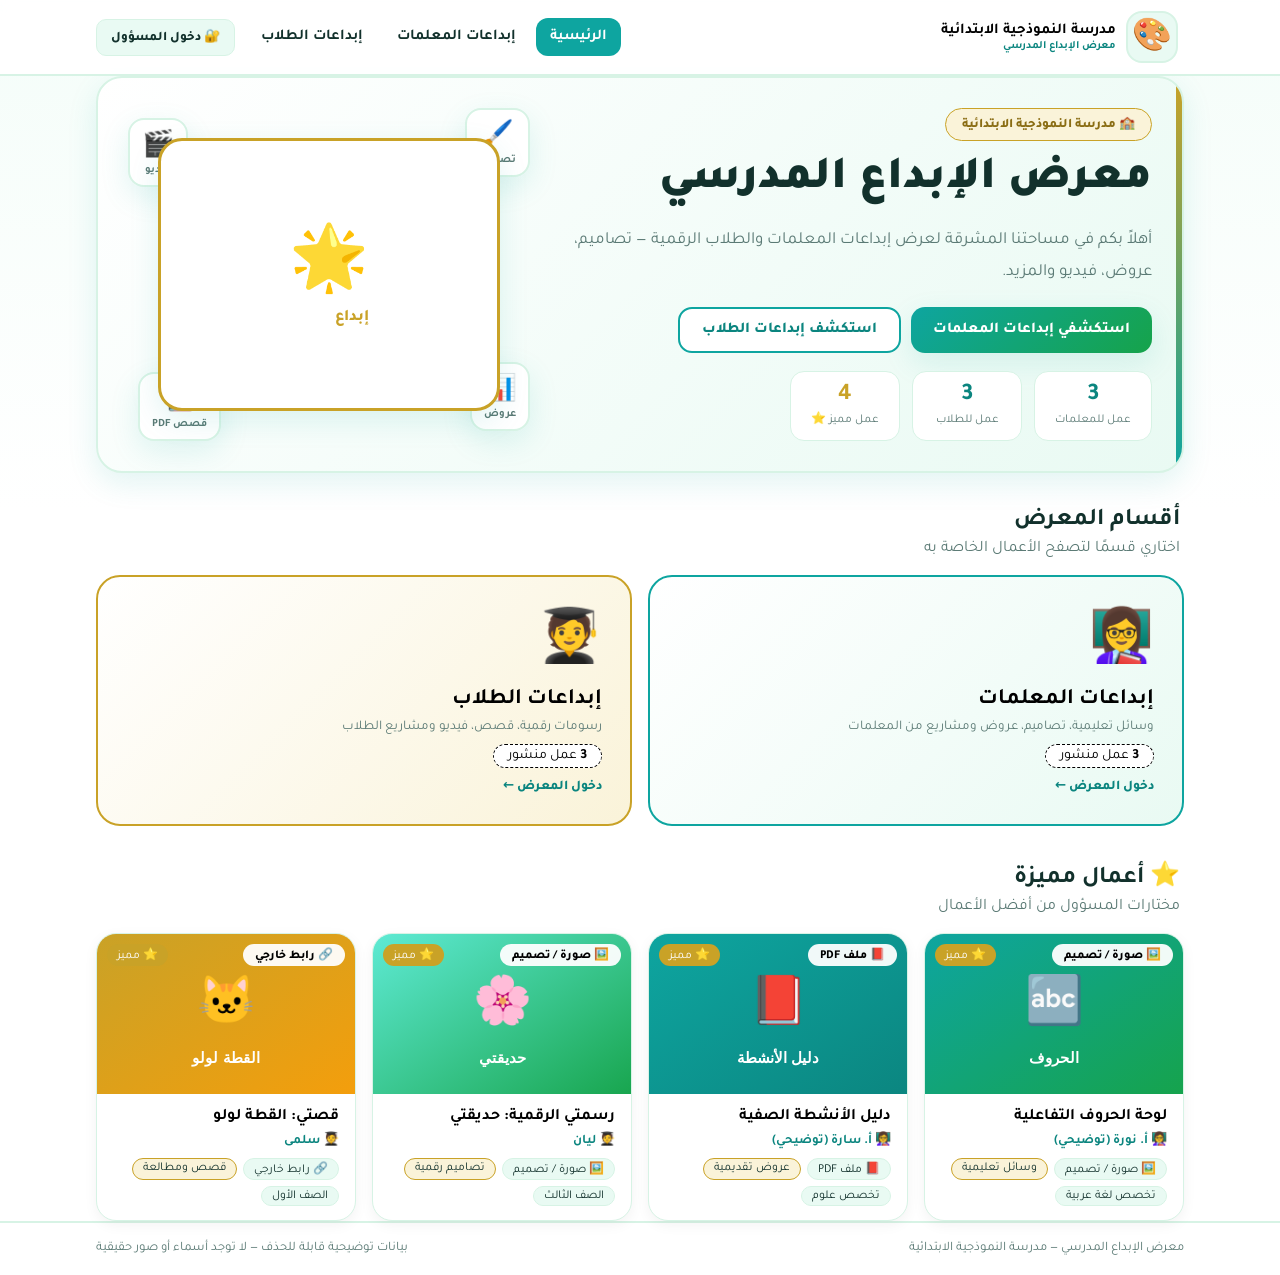
==== index.html @ 35d4196b "معرض الإبداع المدرسي: نسخة النشر الأولى" ====
<!DOCTYPE html>
<html lang="ar" dir="rtl">
<head>
<meta charset="UTF-8">
<meta name="viewport" content="width=device-width, initial-scale=1.0">
<title>معرض الإبداع المدرسي</title>
<link rel="preconnect" href="https://fonts.googleapis.com">
<link rel="preconnect" href="https://fonts.gstatic.com" crossorigin>
<link href="https://fonts.googleapis.com/css2?family=Tajawal:wght@400;500;700;800;900&display=swap" rel="stylesheet">
<link rel="stylesheet" href="assets/style.css">
<link rel="icon" href="data:image/svg+xml,<svg xmlns='http://www.w3.org/2000/svg' viewBox='0 0 100 100'><text y='.9em' font-size='90'>🎨</text></svg>">
</head>
<body>
<div id="toastWrap" class="toast-wrap" aria-live="polite"></div>

<header class="topbar">
  <div class="container topbar-inner">
    <button class="brand" data-nav="home" aria-label="الرئيسية">
      <span class="brand-logo" id="brandLogo">🎨</span>
      <span class="brand-text">
        <strong id="brandSchool">مدرسة النموذجية الابتدائية</strong>
        <small id="brandGallery">معرض الإبداع المدرسي</small>
      </span>
    </button>
    <nav class="topnav">
      <button data-nav="home" class="nav-link active">الرئيسية</button>
      <button data-nav="teachers" class="nav-link">إبداعات المعلمات</button>
      <button data-nav="students" class="nav-link">إبداعات الطلاب</button>
    </nav>
    <button id="adminEntryBtn" class="btn btn-ghost btn-sm" data-nav="admin">🔐 دخول المسؤول</button>
    <button id="menuBtn" class="icon-btn only-mobile" aria-label="القائمة">☰</button>
  </div>
  <div id="mobileNav" class="mobile-nav hidden">
    <button data-nav="home">الرئيسية</button>
    <button data-nav="teachers">إبداعات المعلمات</button>
    <button data-nav="students">إبداعات الطلاب</button>
    <button data-nav="admin">🔐 دخول المسؤول</button>
  </div>
</header>

<main id="app" class="container">
  <!-- HOME -->
  <section id="view-home" class="view">
    <div class="hero">
      <div class="hero-text">
        <div class="hero-badge" id="heroSchool">🏫 مدرسة النموذجية الابتدائية</div>
        <h1 id="heroTitle">معرض الإبداع المدرسي</h1>
        <p id="heroWelcome">أهلاً بكم في مساحتنا المشرقة لعرض إبداعات المعلمات والطلاب الرقمية — تصاميم، عروض، فيديو والمزيد.</p>
        <div class="hero-actions">
          <button class="btn btn-primary" data-nav="teachers">استكشفي إبداعات المعلمات</button>
          <button class="btn btn-secondary" data-nav="students">استكشف إبداعات الطلاب</button>
        </div>
        <div class="hero-stats">
          <div class="stat"><strong id="statTeachers">0</strong><span>عمل للمعلمات</span></div>
          <div class="stat"><strong id="statStudents">0</strong><span>عمل للطلاب</span></div>
          <div class="stat gold"><strong id="statFeatured">0</strong><span>عمل مميز ⭐</span></div>
        </div>
      </div>
      <div class="hero-art" aria-hidden="true">
        <div class="art-card a1">🖌️<small>تصاميم</small></div>
        <div class="art-card a2">🎬<small>فيديو</small></div>
        <div class="art-card a3">📊<small>عروض</small></div>
        <div class="art-card a4">📕<small>قصص PDF</small></div>
        <div class="art-main">🌟<small>إبداع</small></div>
      </div>
    </div>

    <div class="section-head">
      <h2>أقسام المعرض</h2>
      <p>اختاري قسمًا لتصفح الأعمال الخاصة به</p>
    </div>
    <div class="dept-grid">
      <button class="dept-card teachers" data-nav="teachers">
        <span class="dept-icon">👩‍🏫</span>
        <h3>إبداعات المعلمات</h3>
        <p>وسائل تعليمية، تصاميم، عروض ومشاريع من المعلمات</p>
        <span class="dept-count"><b id="countTeachers">0</b> عمل منشور</span>
        <span class="dept-go">دخول المعرض ←</span>
      </button>
      <button class="dept-card students" data-nav="students">
        <span class="dept-icon">🧑‍🎓</span>
        <h3>إبداعات الطلاب</h3>
        <p>رسومات رقمية، قصص، فيديو ومشاريع الطلاب</p>
        <span class="dept-count"><b id="countStudents">0</b> عمل منشور</span>
        <span class="dept-go">دخول المعرض ←</span>
      </button>
    </div>

    <div class="section-head row">
      <div><h2>⭐ أعمال مميزة</h2><p>مختارات المسؤول من أفضل الأعمال</p></div>
    </div>
    <div id="featuredGrid" class="cards-grid"></div>
  </section>

  <!-- GALLERY -->
  <section id="view-gallery" class="view hidden">
    <div class="gallery-head">
      <div>
        <div id="galleryKicker" class="kicker">👩‍🏫 إبداعات المعلمات</div>
        <h2 id="galleryTitle">معرض إبداعات المعلمات</h2>
        <p id="galleryDesc" class="muted"></p>
      </div>
      <button class="btn btn-ghost btn-sm" data-nav="home">→ عودة للرئيسية</button>
    </div>
    <div class="toolbar">
      <div class="search-box">🔍 <input id="searchInput" type="search" placeholder="ابحث باسم العمل أو صاحبه…"></div>
      <select id="filterType" aria-label="نوع العمل"></select>
      <select id="filterCat" aria-label="التصنيف"></select>
      <select id="filterGrade" aria-label="الصف أو التخصص"></select>
      <button id="clearFilters" class="btn btn-ghost btn-sm">مسح الفلاتر</button>
    </div>
    <div id="galleryGrid" class="cards-grid"></div>
    <div id="galleryEmpty" class="empty hidden">
      <div class="empty-icon">🖼️</div>
      <h3>لا توجد أعمال منشورة هنا بعد</h3>
      <p>سيضيف المسؤول أعمالًا جديدة قريبًا — عودوا لزيارتنا لاحقًا.</p>
    </div>
  </section>

  <!-- ADMIN LOGIN / SETUP -->
  <section id="view-admin-auth" class="view hidden">
    <div class="auth-card">
      <div id="setupBox" class="hidden">
        <h2>👋 إنشاء حساب المسؤول (أول تشغيل)</h2>
        <p class="muted">لا يوجد حساب بعد على هذا الجهاز. أنشئي حساب المسؤول — يُحفظ محليًا على هذا المتصفح.</p>
        <label>اسم المستخدم<input id="setupUser" autocomplete="username" placeholder="مثال: admin"></label>
        <label>كلمة المرور<input id="setupPass" type="password" autocomplete="new-password" placeholder="8 أحرف على الأقل"></label>
        <label>تأكيد كلمة المرور<input id="setupPass2" type="password" autocomplete="new-password" placeholder="أعيدي كتابة كلمة المرور"></label>
        <button id="setupBtn" class="btn btn-primary full">إنشاء الحساب</button>
      </div>
      <div id="loginBox">
        <h2>🔐 تسجيل دخول المسؤول</h2>
        <p class="muted">الرفع والإدارة للمسؤول فقط. الزوار يتصفحون دون تسجيل دخول.</p>
        <label>اسم المستخدم<input id="loginUser" autocomplete="username" placeholder="اسم المستخدم"></label>
        <label>كلمة المرور<input id="loginPass" type="password" autocomplete="current-password" placeholder="كلمة المرور"></label>
        <button id="loginBtn" class="btn btn-primary full">دخول لوحة التحكم</button>
        <button class="btn btn-ghost btn-sm full" data-nav="home">تصفح المعرض كزائر</button>
        <p class="hint">نسيتِ البيانات؟ يمكن تصفيرها من لوحة التحكم ← الإعدادات، أو امسحي بيانات الموقع من المتصفح وأعيدي الإنشاء.</p>
      </div>
    </div>
  </section>

  <!-- ADMIN PANEL -->
  <section id="view-admin" class="view hidden">
    <div class="admin-head">
      <div><h2>🛠️ لوحة تحكم المسؤول</h2><p class="muted" id="adminHello">مرحبًا بك</p></div>
      <div class="admin-head-btns">
        <button class="btn btn-ghost btn-sm" data-nav="home">عرض الموقع</button>
        <button id="logoutBtn" class="btn btn-danger btn-sm">تسجيل الخروج</button>
      </div>
    </div>
    <div class="tabs">
      <button class="tab active" data-tab="works">الأعمال</button>
      <button class="tab" data-tab="editor">➕ إضافة عمل</button>
      <button class="tab" data-tab="cats">التصنيفات</button>
      <button class="tab" data-tab="featured">المميزة والترتيب</button>
      <button class="tab" data-tab="settings">إعدادات المعرض</button>
      <button class="tab" data-tab="security">الأمان</button>
    </div>

    <div id="tab-works" class="tabpane">
      <div class="toolbar">
        <select id="adminFilterSection"><option value="">كل الأقسام</option><option value="teachers">المعلمات</option><option value="students">الطلاب</option></select>
        <select id="adminFilterStatus"><option value="">الكل (منشور + مسودة)</option><option value="published">منشور فقط</option><option value="draft">مسودة فقط</option></select>
        <input id="adminSearch" type="search" placeholder="بحث في الأعمال…">
      </div>
      <div class="table-wrap"><table class="table" id="worksTable">
        <thead><tr><th>العمل</th><th>القسم</th><th>النوع</th><th>الحالة</th><th>مميز</th><th>إجراءات</th></tr></thead>
        <tbody></tbody>
      </table></div>
    </div>

    <div id="tab-editor" class="tabpane hidden">
      <form id="workForm" class="form-grid" novalidate>
        <input type="hidden" id="fId">
        <div class="card form-card">
          <h3>📝 بيانات العمل</h3>
          <div class="row2">
            <label>عنوان العمل *<input id="fTitle" required maxlength="80" placeholder="مثال: وسيلة تعليمية للحروف"></label>
            <label>اسم صاحب العمل *<input id="fOwner" required maxlength="60" placeholder="اسم المعلمة / الطالب"></label>
          </div>
          <div class="row2">
            <label>القسم *
              <select id="fSection"><option value="teachers">إبداعات المعلمات</option><option value="students">إبداعات الطلاب</option></select>
            </label>
            <label>نوع العمل *
              <select id="fType"><option value="image">🖼️ صورة / تصميم</option><option value="pdf">📕 ملف PDF</option><option value="video">🎬 فيديو</option><option value="link">🔗 رابط خارجي</option></select>
            </label>
          </div>
          <div class="row2">
            <label><span id="gradeLabel">التخصص / الصف</span><input id="fGrade" maxlength="40" placeholder="مثال: الصف الثالث / تخصص علوم"></label>
            <label>التصنيف<select id="fCategory"></select></label>
          </div>
          <label>وصف العمل<textarea id="fDesc" rows="3" maxlength="800" placeholder="نبذة قصيرة عن العمل…"></textarea></label>
          <div class="row2">
            <label class="check"><input type="checkbox" id="fPublished" checked> نشر فورًا (إلغاء التحديد = حفظ كمسودة)</label>
            <label class="check"><input type="checkbox" id="fFeatured"> ⭐ عمل مميز (يظهر في الرئيسية)</label>
          </div>
          <label class="check"><input type="checkbox" id="fDownload" checked> السماح بتنزيل العمل للزوار</label>
        </div>
        <div class="card form-card">
          <h3>📎 ملف العمل أو الرابط</h3>
          <div id="fileBox">
            <label>ملف العمل<input id="fFile" type="file"></label>
            <p class="hint" id="fileHint"></p>
            <div class="progress hidden" id="uploadProgress"><div class="bar"></div></div>
            <label>صورة غلاف اختيارية (للفيديو والروابط و PDF)<input id="fCover" type="file" accept="image/*"></label>
          </div>
          <label id="linkBox" class="hidden">الرابط الخارجي<input id="fLink" type="url" dir="ltr" placeholder="https://…"></label>
          <h3>👁️ معاينة قبل النشر</h3>
          <div id="livePreview" class="preview-box"><span class="muted">املئي البيانات لعرض المعاينة هنا</span></div>
          <div class="form-actions">
            <button type="submit" class="btn btn-primary">💾 حفظ العمل</button>
            <button type="button" id="resetFormBtn" class="btn btn-ghost">إلغاء / جديد</button>
          </div>
        </div>
      </form>
    </div>

    <div id="tab-cats" class="tabpane hidden">
      <div class="card"><h3>🏷️ إدارة التصنيفات</h3>
        <div class="row-inline"><input id="newCat" maxlength="30" placeholder="اسم تصنيف جديد…"><button id="addCatBtn" class="btn btn-primary btn-sm">إضافة</button></div>
        <div id="catList" class="chips"></div>
      </div>
    </div>

    <div id="tab-featured" class="tabpane hidden">
      <div class="card"><h3>⭐ المميزة والترتيب</h3>
        <p class="muted">رتّبي الظهور بأسهم التحريك. المميزة تظهر في الرئيسية.</p>
        <div id="orderList" class="order-list"></div>
      </div>
    </div>

    <div id="tab-settings" class="tabpane hidden">
      <div class="card form-card"><h3>⚙️ إعدادات المعرض</h3>
        <div class="row2">
          <label>اسم المدرسة<input id="sSchool"></label>
          <label>اسم المعرض<input id="sGallery"></label>
        </div>
        <label>العبارة الترحيبية<textarea id="sWelcome" rows="2"></textarea></label>
        <div class="row2">
          <label>شعار المدرسة (إيموجي أو حرف)<input id="sLogo" maxlength="4"></label>
          <label>عرض اسم الطالب<select id="sPrivacy"><option value="full">الاسم كاملًا</option><option value="first">الاسم الأول فقط</option><option value="hidden">إخفاء الاسم</option></select></label>
        </div>
        <div class="row2">
          <label>اللون الأساسي<input id="sPrimary" type="color" value="#0ea5a0"></label>
          <label>اللون الذهبي<input id="sGold" type="color" value="#c9a227"></label>
        </div>
        <button id="saveSettingsBtn" class="btn btn-primary">حفظ الإعدادات</button>
        <hr>
        <h3>🗑️ بيانات توضيحية</h3>
        <p class="muted">البيانات الحالية توضيحية بأسماء وصور رمزية. احذفيها عندما تجهز أعمالك الحقيقية.</p>
        <div class="row-inline">
          <button id="reseedBtn" class="btn btn-ghost btn-sm">استعادة البيانات التوضيحية</button>
          <button id="wipeBtn" class="btn btn-danger btn-sm">حذف كل الأعمال</button>
        </div>
      </div>
    </div>

    <div id="tab-security" class="tabpane hidden">
      <div class="card form-card"><h3>🔑 تغيير بيانات الدخول</h3>
        <label>اسم المستخدم الحالي<input id="secUser"></label>
        <label>كلمة المرور الحالية<input id="secOld" type="password"></label>
        <label>كلمة المرور الجديدة<input id="secNew" type="password"></label>
        <button id="changePassBtn" class="btn btn-primary">حفظ التغيير</button>
      </div>
    </div>
  </section>
</main>

<!-- DETAIL MODAL -->
<div id="detailModal" class="modal hidden" role="dialog" aria-modal="true">
  <div class="modal-box">
    <button class="modal-close" id="modalClose" aria-label="إغلاق">✕</button>
    <div class="modal-media" id="modalMedia"></div>
    <div class="modal-info">
      <div class="badges" id="modalBadges"></div>
      <h2 id="modalTitle"></h2>
      <p class="muted" id="modalOwner"></p>
      <p id="modalDesc"></p>
      <div class="modal-actions">
        <button class="btn btn-ghost btn-sm" id="prevWork">→ السابق</button>
        <a class="btn btn-primary btn-sm hidden" id="modalOpen" target="_blank" rel="noopener">🔗 فتح الرابط</a>
        <a class="btn btn-secondary btn-sm hidden" id="modalDownload" download>⬇️ تنزيل</a>
        <button class="btn btn-ghost btn-sm" id="nextWork">التالي ←</button>
      </div>
    </div>
  </div>
</div>

<!-- DELETE CONFIRM -->
<div id="confirmModal" class="modal hidden" role="dialog" aria-modal="true">
  <div class="modal-box small">
    <h3>⚠️ تأكيد الحذف</h3>
    <p id="confirmText">هل أنت متأكدة من حذف هذا العمل؟ لا يمكن التراجع.</p>
    <div class="modal-actions">
      <button class="btn btn-ghost" id="confirmNo">تراجع</button>
      <button class="btn btn-danger" id="confirmYes">نعم، احذف</button>
    </div>
  </div>
</div>

<footer class="footer">
  <div class="container">
    <span id="footText">معرض الإبداع المدرسي — جميع الأعمال لأصحابها من المعلمات والطلاب</span>
    <span class="foot-note">بيانات توضيحية قابلة للحذف — لا توجد أسماء أو صور حقيقية</span>
  </div>
</footer>

<script src="assets/app.js"></script>
</body>
</html>
---- assets/style.css ----
:root{
  --primary:#0ea5a0; --primary-dark:#0b857f; --green:#16a34a;
  --mint:#e9faf3; --mint2:#d7f3e5; --white:#ffffff; --ink:#12312c;
  --muted:#5b7a75; --gold:#c9a227; --gold-soft:#faf3d9;
  --danger:#dc2626; --radius:20px; --shadow:0 10px 30px rgba(14,165,160,.12);
}
*{box-sizing:border-box}
html{scroll-behavior:smooth}
body{margin:0;font-family:'Tajawal',system-ui,'Segoe UI',Tahoma,sans-serif;background:linear-gradient(180deg,#f4fdf9,#ffffff 40%);color:var(--ink);min-height:100vh}
.container{max-width:1120px;margin:0 auto;padding:0 16px}
.hidden{display:none!important}
/* topbar */
.topbar{position:sticky;top:0;z-index:50;background:rgba(255,255,255,.92);backdrop-filter:blur(8px);border-bottom:2px solid var(--mint2)}
.topbar-inner{display:flex;align-items:center;gap:12px;padding:10px 16px}
.brand{display:flex;align-items:center;gap:10px;background:none;border:none;cursor:pointer;text-align:right;font-family:inherit}
.brand-logo{font-size:32px;background:var(--mint);border:2px solid var(--mint2);border-radius:16px;width:52px;height:52px;display:grid;place-items:center}
.brand-text{display:flex;flex-direction:column}
.brand-text strong{font-size:15px}
.brand-text small{color:var(--primary-dark);font-weight:700}
.topnav{display:flex;gap:6px;margin-inline-start:auto}
.nav-link{border:none;background:transparent;padding:10px 14px;border-radius:12px;font-family:inherit;font-weight:700;color:var(--ink);cursor:pointer;font-size:15px}
.nav-link:hover{background:var(--mint)}
.nav-link.active{background:var(--primary);color:#fff}
.icon-btn{display:none;background:var(--mint);border:1px solid var(--mint2);border-radius:10px;font-size:20px;padding:6px 12px;cursor:pointer}
.mobile-nav{display:flex;flex-direction:column;gap:4px;padding:8px 16px 12px}
.mobile-nav button{border:1px solid var(--mint2);background:#fff;border-radius:10px;padding:10px;font-family:inherit;font-weight:700;cursor:pointer}
/* buttons */
.btn{border:none;border-radius:14px;padding:12px 22px;font-family:inherit;font-weight:800;font-size:15px;cursor:pointer;transition:transform .15s,box-shadow .15s;text-decoration:none;display:inline-block;text-align:center}
.btn:active{transform:scale(.97)}
.btn-primary{background:linear-gradient(135deg,var(--primary),var(--green));color:#fff;box-shadow:var(--shadow)}
.btn-secondary{background:#fff;color:var(--primary-dark);border:2px solid var(--primary)}
.btn-ghost{background:var(--mint);color:var(--ink);border:1px solid var(--mint2)}
.btn-danger{background:#fee2e2;color:var(--danger);border:1px solid #fecaca}
.btn-sm{padding:8px 14px;font-size:13px;border-radius:10px}
.full{width:100%;margin-top:8px}
/* views */
main{padding:22px 16px 60px;min-height:70vh}
.view{animation:fade .3s ease}
@keyframes fade{from{opacity:0;transform:translateY(8px)}to{opacity:1;transform:none}}
/* hero */
.hero{display:grid;grid-template-columns:1.2fr .8fr;gap:20px;background:linear-gradient(135deg,#ffffff,var(--mint));border:2px solid var(--mint2);border-radius:26px;padding:30px;box-shadow:var(--shadow);overflow:hidden;position:relative}
.hero::after{content:"";position:absolute;inset-inline-start:0;top:0;bottom:0;width:6px;background:linear-gradient(180deg,var(--gold),var(--primary))}
.hero-badge{display:inline-block;background:var(--gold-soft);border:1px solid var(--gold);color:#8a6d14;font-weight:800;border-radius:999px;padding:6px 16px;font-size:13px}
.hero h1{font-size:clamp(28px,5vw,46px);margin:12px 0 8px;font-weight:900}
.hero-text p{color:var(--muted);font-size:17px;line-height:1.9}
.hero-actions{display:flex;gap:10px;flex-wrap:wrap;margin-top:14px}
.hero-stats{display:flex;gap:12px;margin-top:18px;flex-wrap:wrap}
.stat{background:#fff;border:1px solid var(--mint2);border-radius:14px;padding:10px 20px;text-align:center;min-width:110px}
.stat strong{display:block;font-size:24px;color:var(--primary-dark)}
.stat.gold strong{color:var(--gold)}
.stat span{font-size:12px;color:var(--muted)}
.hero-art{position:relative;min-height:260px}
.art-main{position:absolute;inset:30px;display:grid;place-content:center;font-size:64px;background:#fff;border:3px solid var(--gold);border-radius:24px;box-shadow:var(--shadow)}
.art-main small{display:block;font-size:16px;font-weight:800;color:var(--gold)}
.art-card{position:absolute;background:#fff;border:2px solid var(--mint2);border-radius:16px;padding:8px 12px;font-size:26px;text-align:center;box-shadow:var(--shadow);animation:float 3.5s ease-in-out infinite}
.art-card small{display:block;font-size:11px;font-weight:700;color:var(--muted)}
.a1{top:0;right:0}.a2{top:10px;left:0;animation-delay:.7s}.a3{bottom:10px;right:0;animation-delay:1.2s}.a4{bottom:0;left:10px;animation-delay:1.8s}
@keyframes float{0%,100%{transform:translateY(0)}50%{transform:translateY(-10px)}}
/* sections */
.section-head{margin:34px 4px 16px}
.section-head h2{margin:0;font-size:24px}
.section-head p{color:var(--muted);margin:4px 0 0}
.section-head.row{display:flex;justify-content:space-between;align-items:center}
.dept-grid{display:grid;grid-template-columns:1fr 1fr;gap:16px}
.dept-card{border-radius:24px;padding:28px;border:2px solid;cursor:pointer;font-family:inherit;text-align:right;transition:transform .15s;position:relative;overflow:hidden}
.dept-card:hover{transform:translateY(-4px)}
.dept-card.teachers{background:linear-gradient(135deg,#fff,var(--mint));border-color:var(--primary)}
.dept-card.students{background:linear-gradient(135deg,#fff,var(--gold-soft));border-color:var(--gold)}
.dept-icon{font-size:52px}
.dept-card h3{margin:10px 0 6px;font-size:22px}
.dept-card p{color:var(--muted);margin:0 0 12px}
.dept-count{font-size:14px;background:#fff;border-radius:999px;padding:4px 14px;border:1px dashed currentColor}
.dept-go{display:block;margin-top:12px;font-weight:800;color:var(--primary-dark)}
/* cards grid */
.cards-grid{display:grid;grid-template-columns:repeat(auto-fill,minmax(240px,1fr));gap:16px}
.work-card{background:#fff;border:1px solid var(--mint2);border-radius:var(--radius);overflow:hidden;cursor:pointer;box-shadow:0 4px 14px rgba(0,0,0,.05);transition:transform .15s,box-shadow .15s;text-align:right;font-family:inherit;padding:0}
.work-card:hover{transform:translateY(-4px);box-shadow:var(--shadow)}
.work-cover{height:160px;display:grid;place-items:center;font-size:56px;position:relative;overflow:hidden;background:var(--mint)}
.work-cover img,.work-cover video{width:100%;height:100%;object-fit:cover}
.work-cover .type-tag{position:absolute;top:10px;right:10px;background:rgba(255,255,255,.94);border-radius:999px;padding:3px 12px;font-size:12px;font-weight:800}
.work-cover .feat{position:absolute;top:10px;left:10px;background:var(--gold);color:#fff;border-radius:999px;padding:3px 10px;font-size:12px}
.work-body{padding:14px 16px}
.work-body h3{margin:0 0 4px;font-size:16px}
.work-owner{color:var(--primary-dark);font-weight:700;font-size:13px;margin:0}
.work-meta{display:flex;gap:6px;flex-wrap:wrap;margin-top:8px}
.chip{background:var(--mint);border:1px solid var(--mint2);border-radius:999px;padding:2px 10px;font-size:12px;color:var(--ink)}
.chip.gold{background:var(--gold-soft);border-color:var(--gold)}
.draft-strip{background:#fef3c7;color:#92400e;font-size:12px;font-weight:800;padding:4px;text-align:center}
/* gallery head + toolbar */
.gallery-head{display:flex;justify-content:space-between;align-items:flex-start;gap:12px;margin-bottom:14px}
.kicker{font-weight:800;color:var(--primary-dark);background:var(--mint);display:inline-block;padding:4px 14px;border-radius:999px;font-size:13px}
.muted{color:var(--muted)}
.toolbar{display:flex;gap:8px;flex-wrap:wrap;margin-bottom:16px;background:#fff;border:1px solid var(--mint2);border-radius:16px;padding:10px}
.search-box{flex:1;min-width:200px;display:flex;align-items:center;gap:8px;background:var(--mint);border-radius:10px;padding:0 12px}
.search-box input,.toolbar select,.toolbar input[type=search]{border:none;background:transparent;font-family:inherit;font-size:14px;padding:10px;outline:none;flex:1}
.toolbar select{background:#fff;border:1px solid var(--mint2);border-radius:10px;min-width:130px}
.empty{text-align:center;background:#fff;border:2px dashed var(--mint2);border-radius:24px;padding:50px 20px;margin-top:10px}
.empty-icon{font-size:60px}
/* auth */
.auth-card{max-width:440px;margin:40px auto;background:#fff;border:2px solid var(--mint2);border-radius:24px;padding:30px;box-shadow:var(--shadow)}
.auth-card h2{margin-top:0}
.auth-card label{display:block;margin:12px 0;font-weight:700;font-size:14px}
.auth-card input{width:100%;margin-top:6px;border:2px solid var(--mint2);border-radius:12px;padding:12px;font-family:inherit;font-size:15px}
.auth-card input:focus{border-color:var(--primary);outline:none}
.hint{font-size:12px;color:var(--muted);line-height:1.8}
/* admin */
.admin-head{display:flex;justify-content:space-between;align-items:center;gap:10px;flex-wrap:wrap}
.admin-head-btns{display:flex;gap:8px}
.tabs{display:flex;gap:6px;flex-wrap:wrap;margin:14px 0}
.tab{border:1px solid var(--mint2);background:#fff;border-radius:12px;padding:10px 16px;font-family:inherit;font-weight:800;cursor:pointer;font-size:14px}
.tab.active{background:var(--primary);color:#fff;border-color:var(--primary)}
.card{background:#fff;border:1px solid var(--mint2);border-radius:20px;padding:20px;margin-bottom:16px}
.table-wrap{overflow-x:auto;background:#fff;border:1px solid var(--mint2);border-radius:16px}
.table{width:100%;border-collapse:collapse;font-size:14px;min-width:640px}
.table th,.table td{padding:10px;border-bottom:1px solid var(--mint2);text-align:right}
.table th{background:var(--mint)}
.row-actions{display:flex;gap:6px;flex-wrap:wrap}
.badge{border-radius:999px;padding:2px 12px;font-size:12px;font-weight:800}
.badge.pub{background:#dcfce7;color:#166534}.badge.draft{background:#fef3c7;color:#92400e}
.form-grid{display:grid;grid-template-columns:1fr 1fr;gap:16px}
.form-card h3{margin-top:0}
.form-card label{display:block;margin:10px 0;font-weight:700;font-size:14px}
.form-card input,.form-card select,.form-card textarea{width:100%;margin-top:6px;border:2px solid var(--mint2);border-radius:12px;padding:10px;font-family:inherit;font-size:14px}
.form-card input:focus,.form-card select:focus,.form-card textarea:focus{border-color:var(--primary);outline:none}
.row2{display:grid;grid-template-columns:1fr 1fr;gap:10px}
.row-inline{display:flex;gap:8px}
.row-inline input{flex:1;border:2px solid var(--mint2);border-radius:10px;padding:10px;font-family:inherit}
.check{display:flex!important;align-items:center;gap:8px;font-weight:700}
.check input{width:auto!important}
.progress{height:12px;background:var(--mint2);border-radius:999px;overflow:hidden;margin:8px 0}
.progress .bar{height:100%;width:0;background:linear-gradient(90deg,var(--primary),var(--green));transition:width .2s}
.preview-box{border:2px dashed var(--mint2);border-radius:14px;min-height:150px;display:grid;place-items:center;padding:12px;background:#fbfffd;overflow:hidden}
.preview-box img,.preview-box video{max-width:100%;max-height:240px;border-radius:10px}
.form-actions{display:flex;gap:8px;margin-top:12px}
.chips{display:flex;gap:8px;flex-wrap:wrap;margin-top:12px}
.chips .chip{font-size:14px;padding:6px 8px 6px 14px;display:flex;gap:8px;align-items:center}
.chips .chip button{border:none;background:#fff;border-radius:8px;cursor:pointer;padding:2px 8px}
.order-list{display:flex;flex-direction:column;gap:8px}
.order-item{display:flex;align-items:center;gap:10px;border:1px solid var(--mint2);border-radius:12px;padding:8px 12px;background:#fbfffd}
.order-item .grow{flex:1}
.order-item button{border:1px solid var(--mint2);background:#fff;border-radius:8px;padding:4px 10px;cursor:pointer;font-family:inherit}
/* modal */
.modal{position:fixed;inset:0;background:rgba(10,40,36,.55);display:grid;place-items:center;z-index:100;padding:16px;animation:fade .2s}
.modal-box{background:#fff;border-radius:24px;max-width:880px;width:100%;max-height:92vh;overflow:auto;position:relative;display:grid;grid-template-columns:1.2fr .8fr}
.modal-box.small{max-width:420px;display:block;padding:28px}
.modal-close{position:absolute;top:12px;left:12px;border:none;background:var(--mint);border-radius:50%;width:36px;height:36px;cursor:pointer;font-size:16px;z-index:2}
.modal-media{background:var(--ink);min-height:300px;display:grid;place-items:center;color:#fff;font-size:64px;overflow:hidden}
.modal-media img,.modal-media video,.modal-media iframe{width:100%;height:100%;min-height:300px;max-height:70vh;object-fit:contain;background:#0b1f1c;border:none}
.modal-info{padding:24px}
.badges{display:flex;gap:6px;flex-wrap:wrap;margin-bottom:8px}
.modal-actions{display:flex;gap:8px;flex-wrap:wrap;margin-top:16px}
/* toast */
.toast-wrap{position:fixed;bottom:18px;right:50%;transform:translateX(50%);z-index:200;display:flex;flex-direction:column;gap:8px;align-items:center}
.toast{background:var(--ink);color:#fff;border-radius:12px;padding:12px 22px;font-weight:700;box-shadow:var(--shadow);animation:fade .25s}
.toast.ok{background:var(--green)}.toast.err{background:var(--danger)}
/* footer */
.footer{border-top:2px solid var(--mint2);background:#fff;padding:18px 0;color:var(--muted);font-size:13px}
.footer .container{display:flex;justify-content:space-between;gap:10px;flex-wrap:wrap}
.only-mobile{display:none}
@media(max-width:820px){
  .hero,.dept-grid,.form-grid,.modal-box{grid-template-columns:1fr}
  .topnav,#adminEntryBtn{display:none}
  .only-mobile{display:block}
  .modal-box{max-height:94vh}
}
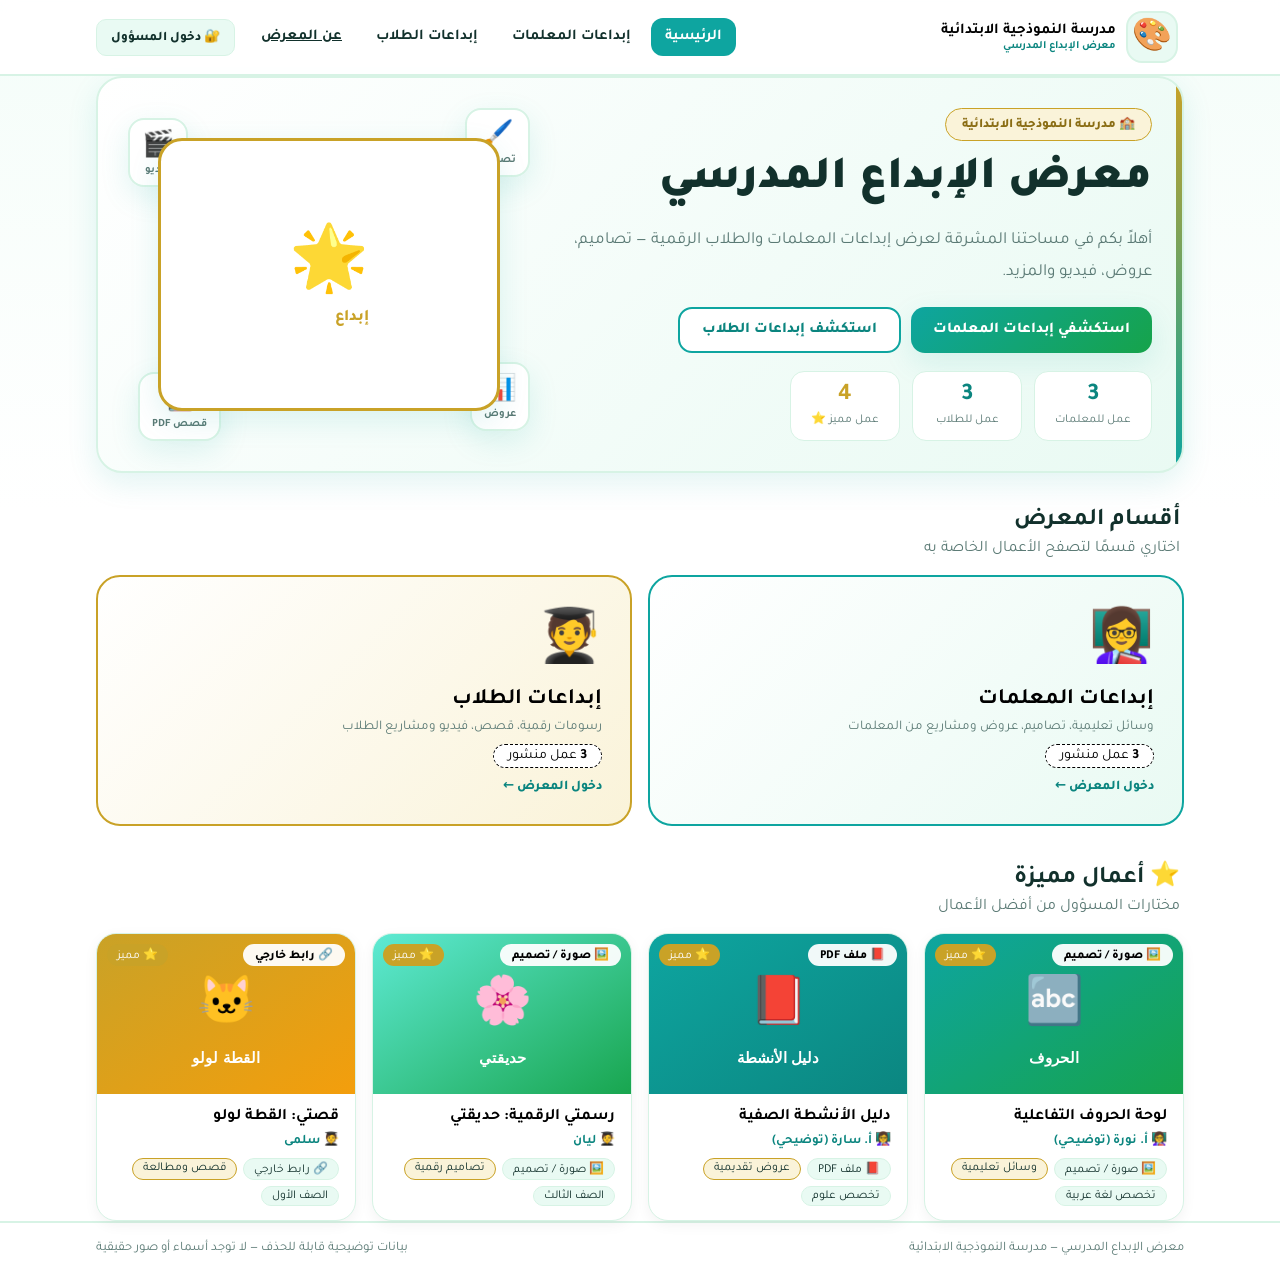
==== commit 6cfc2489: "إضافة صفحة عن المعرض + رابط التنقل" ====
--- a/index.html
+++ b/index.html
@@ -26,6 +26,7 @@
       <button data-nav="home" class="nav-link active">الرئيسية</button>
       <button data-nav="teachers" class="nav-link">إبداعات المعلمات</button>
       <button data-nav="students" class="nav-link">إبداعات الطلاب</button>
+      <a href="about.html" class="nav-link">عن المعرض</a>
     </nav>
     <button id="adminEntryBtn" class="btn btn-ghost btn-sm" data-nav="admin">🔐 دخول المسؤول</button>
     <button id="menuBtn" class="icon-btn only-mobile" aria-label="القائمة">☰</button>
@@ -34,6 +35,7 @@
     <button data-nav="home">الرئيسية</button>
     <button data-nav="teachers">إبداعات المعلمات</button>
     <button data-nav="students">إبداعات الطلاب</button>
+    <a href="about.html">عن المعرض</a>
     <button data-nav="admin">🔐 دخول المسؤول</button>
   </div>
 </header>
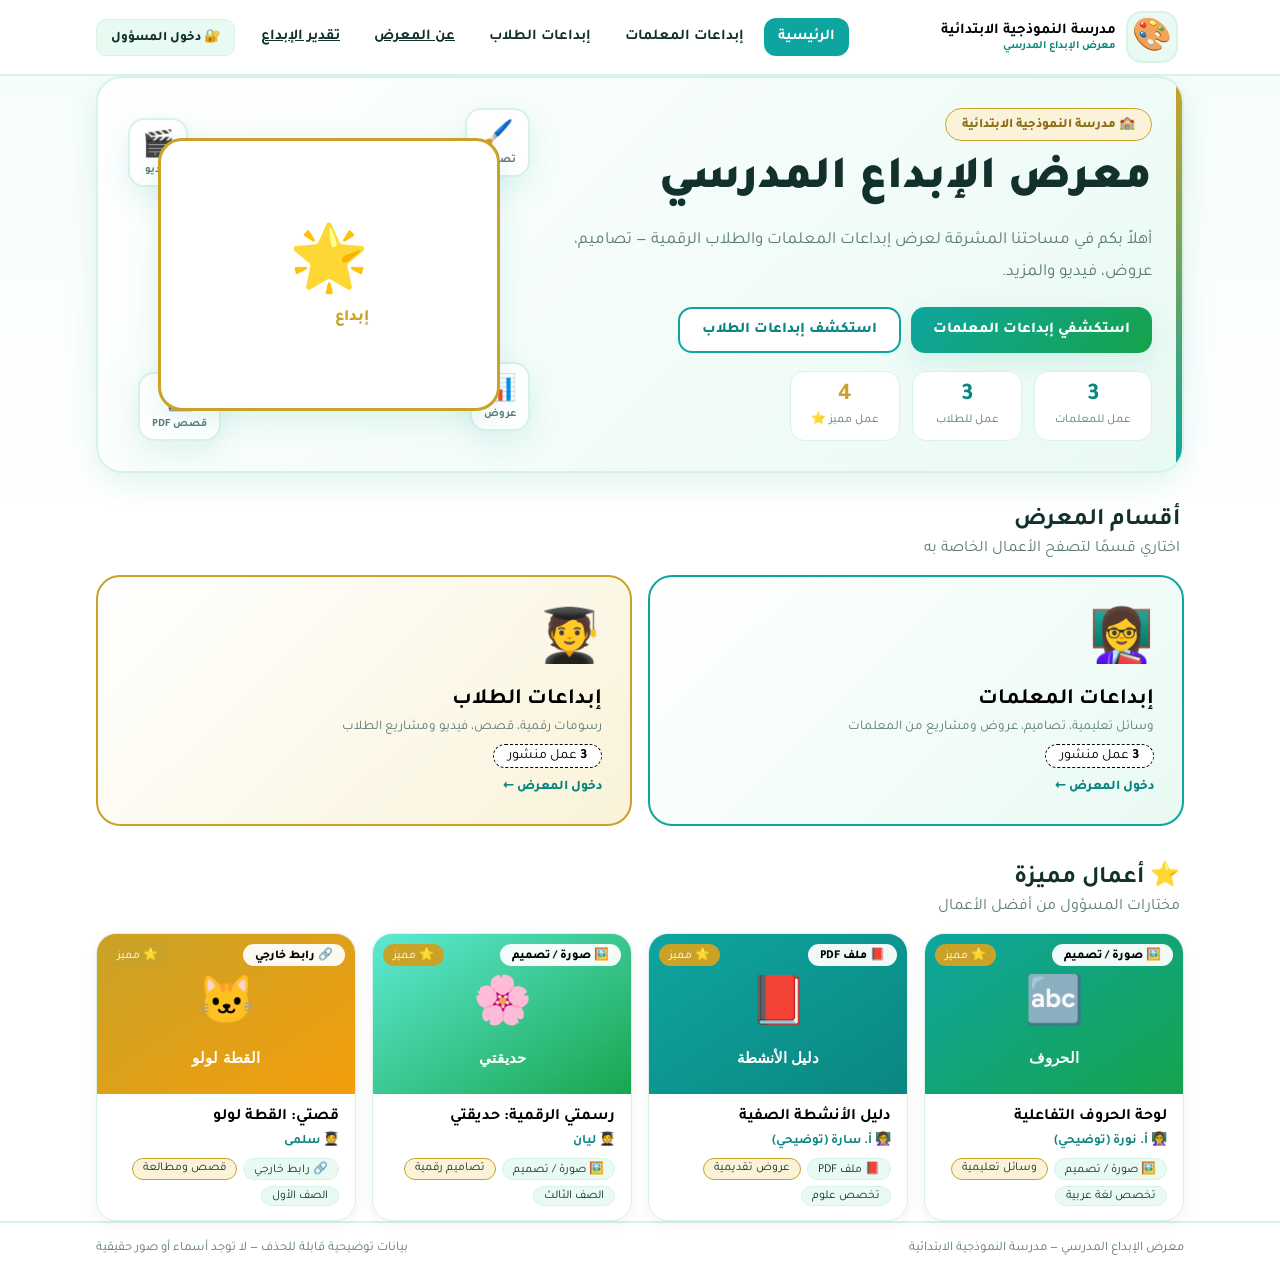
==== commit 52f9546f: "إضافة صفحة تقدير الإبداع وشهادات التقدير للمشاركات" ====
--- a/index.html
+++ b/index.html
@@ -27,6 +27,7 @@
       <button data-nav="teachers" class="nav-link">إبداعات المعلمات</button>
       <button data-nav="students" class="nav-link">إبداعات الطلاب</button>
       <a href="about.html" class="nav-link">عن المعرض</a>
+      <a href="certificates.html" class="nav-link">تقدير الإبداع</a>
     </nav>
     <button id="adminEntryBtn" class="btn btn-ghost btn-sm" data-nav="admin">🔐 دخول المسؤول</button>
     <button id="menuBtn" class="icon-btn only-mobile" aria-label="القائمة">☰</button>
@@ -36,6 +37,7 @@
     <button data-nav="teachers">إبداعات المعلمات</button>
     <button data-nav="students">إبداعات الطلاب</button>
     <a href="about.html">عن المعرض</a>
+    <a href="certificates.html">تقدير الإبداع</a>
     <button data-nav="admin">🔐 دخول المسؤول</button>
   </div>
 </header>
@@ -158,6 +160,7 @@
       <button class="tab" data-tab="featured">المميزة والترتيب</button>
       <button class="tab" data-tab="settings">إعدادات المعرض</button>
       <button class="tab" data-tab="security">الأمان</button>
+      <button class="tab" data-tab="certs">🏆 شهادات التقدير</button>
     </div>
 
     <div id="tab-works" class="tabpane">
@@ -265,6 +268,30 @@
         <label>كلمة المرور الحالية<input id="secOld" type="password"></label>
         <label>كلمة المرور الجديدة<input id="secNew" type="password"></label>
         <button id="changePassBtn" class="btn btn-primary">حفظ التغيير</button>
+      </div>
+    </div>
+
+    <div id="tab-certs" class="tabpane hidden">
+      <div class="card"><h3>🏆 إدارة شهادات التقدير</h3>
+        <p class="muted">اعتمدي المشاركات المنشورة وأنشئي شهادات تقدير شخصية للمشاركات. كل مشاركة تحصل على رمز فريد لتحميل شهادتها.</p>
+        <div style="margin-bottom:16px;">
+          <label>معرف العمل (من الأعمال المنشورة)<input id="adminCertWorkId" type="text" dir="ltr" placeholder="مثل: w1a2b3" style="width:100%;margin-top:6px;border:2px solid var(--mint2);border-radius:12px;padding:10px;font-family:inherit"></label>
+        </div>
+        <div class="row2" style="margin-bottom:16px;">
+          <label>اسم المشاركة<input id="adminCertName" type="text" placeholder="أ. نورة أحمد" style="width:100%;margin-top:6px;border:2px solid var(--mint2);border-radius:12px;padding:10px;font-family:inherit"></label>
+          <label>تاريخ المشاركة<input id="adminCertDate" type="date" style="width:100%;margin-top:6px;border:2px solid var(--mint2);border-radius:12px;padding:10px;font-family:inherit"></label>
+        </div>
+        <label>رسالة التقدير<label style="display:block;margin-top:6px;">(مثال: تقديرًا لمشاركتكِ الإبداعية في تصميم قصة رقمية هادفة)</label>
+          <input id="adminCertMessage" type="text" placeholder="تقديرًا لمشاركتكِ الإبداعية في ..." style="width:100%;margin-top:6px;border:2px solid var(--mint2);border-radius:12px;padding:10px;font-family:inherit">
+        </label>
+        <div class="form-actions" style="margin-top:16px;">
+          <button id="adminCertCreate" class="btn btn-primary">إنشاء شهادة</button>
+          <button id="adminCertRefresh" class="btn btn-ghost">تحديث القائمة</button>
+        </div>
+        <table class="table" style="margin-top:16px;">
+          <thead><tr><th>العمل</th><th>المشاركة</th><th>القسم</th><th>الرمز</th><th>التاريخ</th><th>إجراءات</th></tr></thead>
+          <tbody id="adminCertListTable"></tbody>
+        </table>
       </div>
     </div>
   </section>
